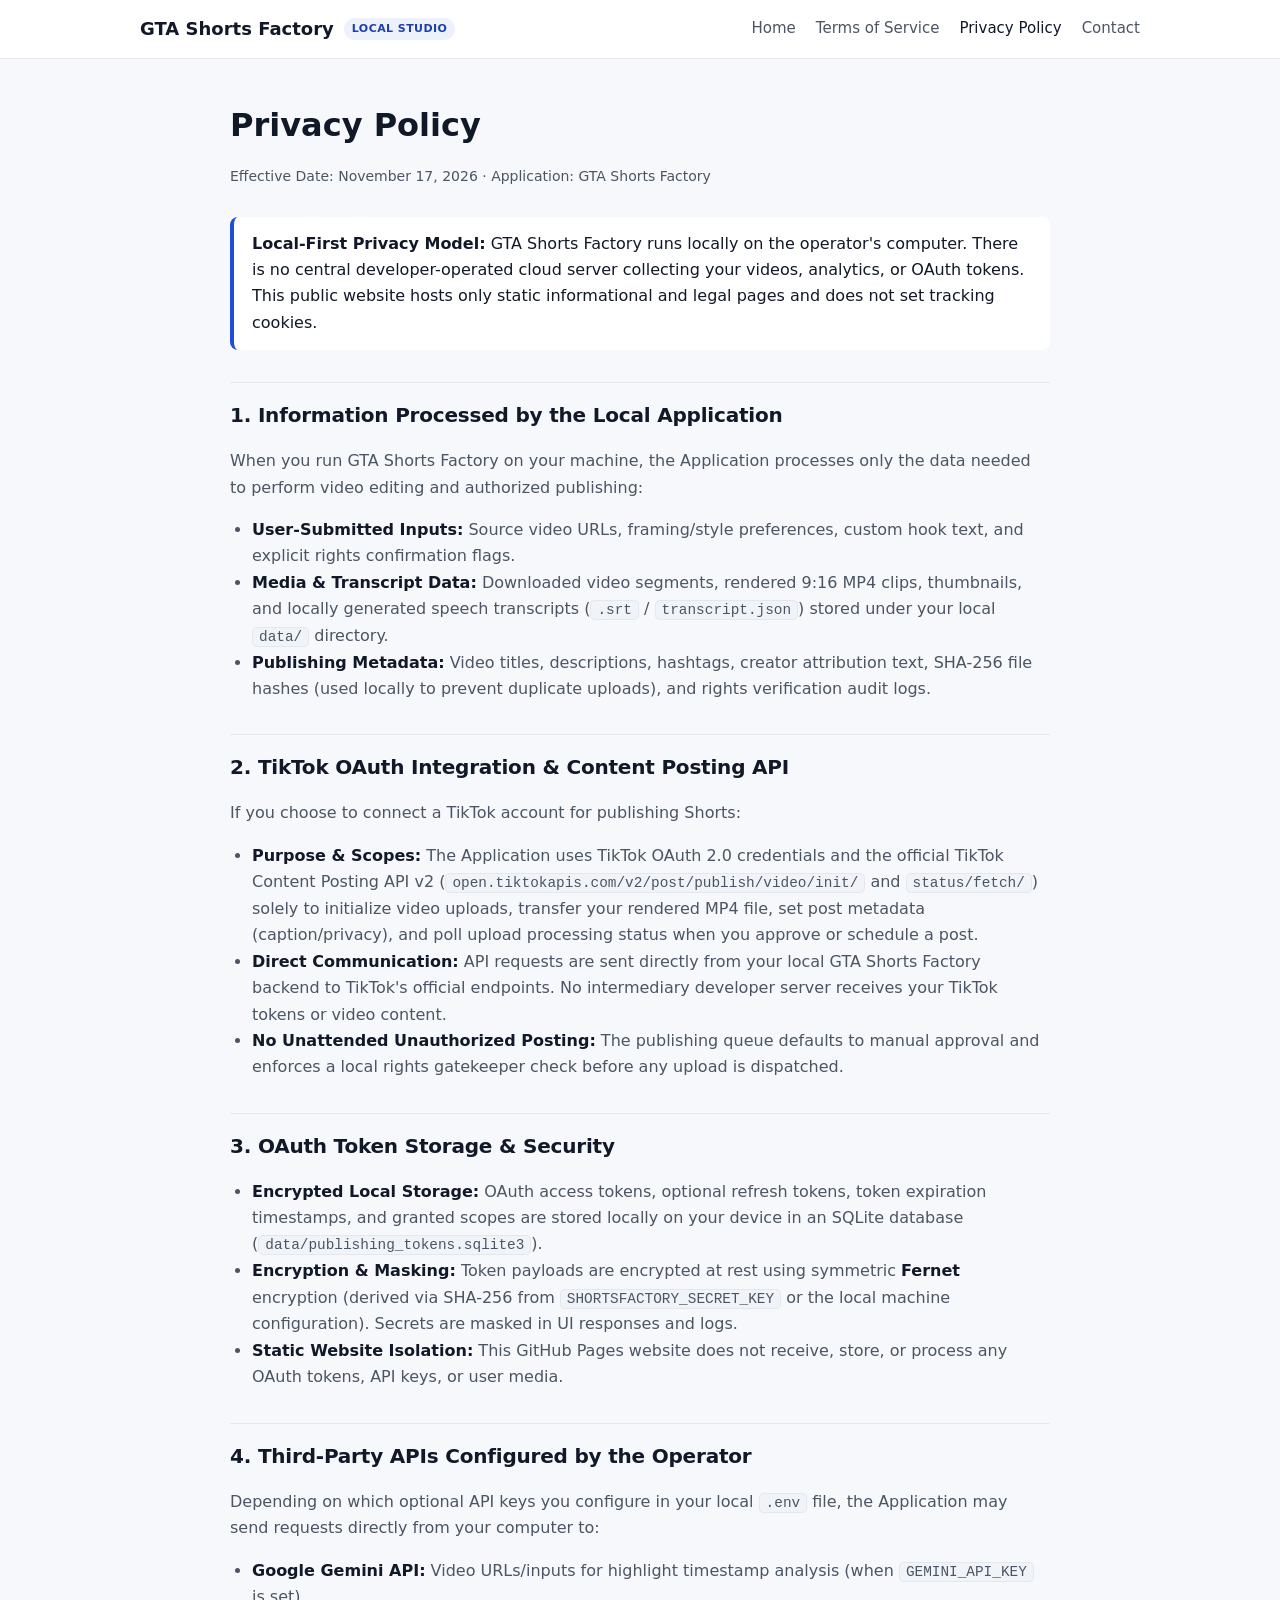
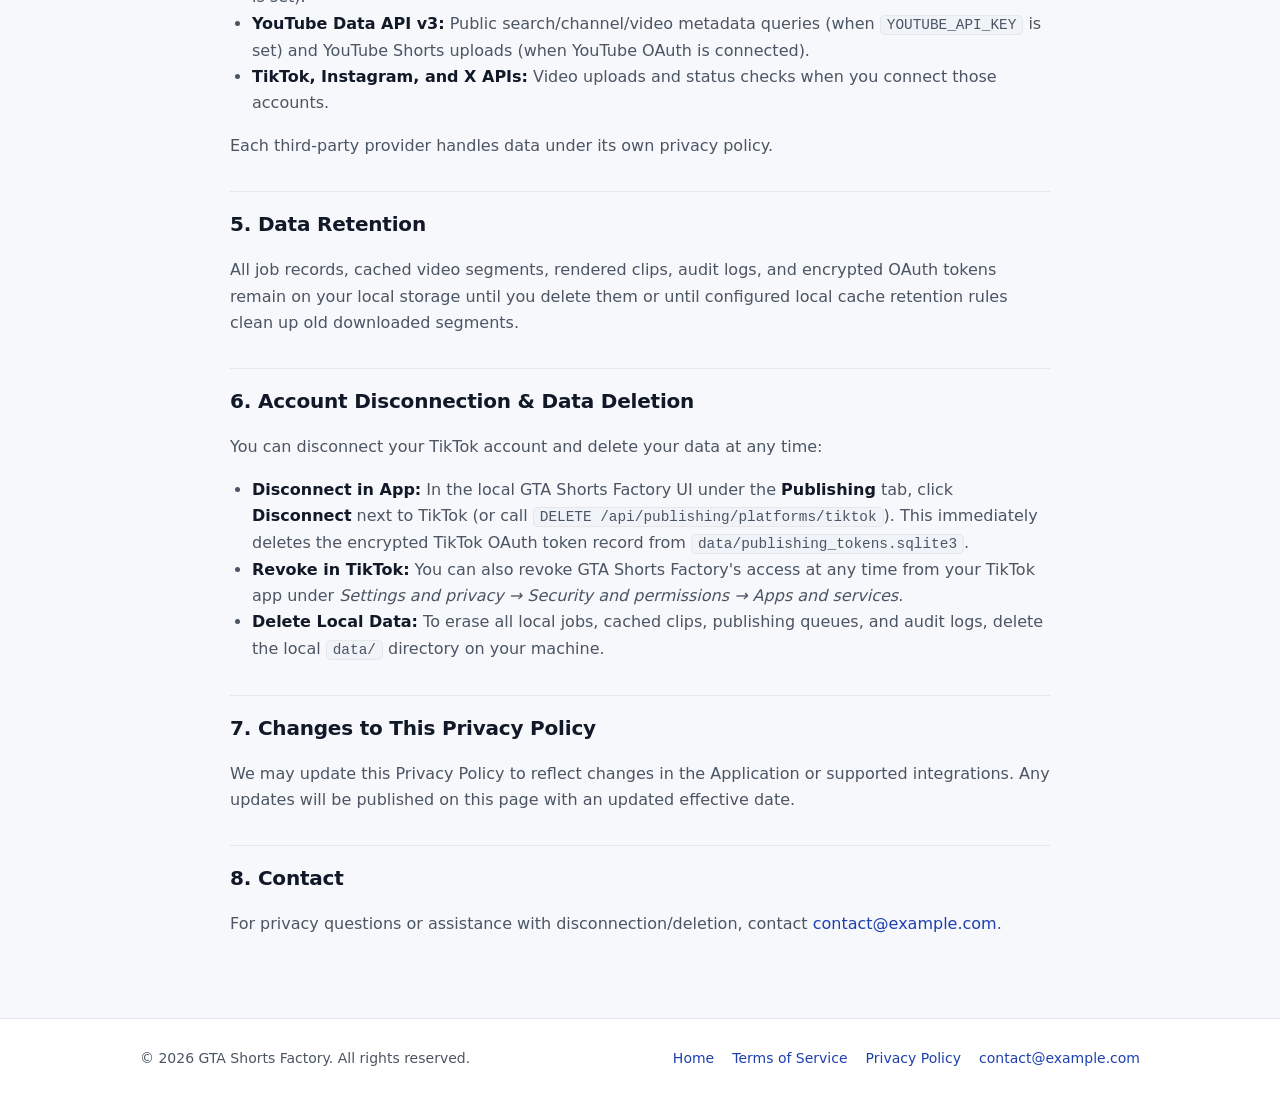
==== privacy.html @ ba939910 "Add GTA Shorts Factory landing page, Terms of Service, and Privacy Policy" ====
<!DOCTYPE html>
<html lang="en">
<head>
  <meta charset="UTF-8">
  <meta name="viewport" content="width=device-width, initial-scale=1.0">
  <title>Privacy Policy — GTA Shorts Factory</title>
  <meta name="description" content="Privacy Policy for GTA Shorts Factory detailing TikTok OAuth integration, local token storage, data retention, and deletion.">
  <link rel="stylesheet" href="./styles.css">
</head>
<body>
  <header class="site-header">
    <div class="nav-inner">
      <a class="brand" href="./index.html">
        GTA Shorts Factory <span class="brand-badge">Local Studio</span>
      </a>
      <nav class="nav-links" aria-label="Primary">
        <a href="./index.html">Home</a>
        <a href="./terms.html">Terms of Service</a>
        <a class="active" href="./privacy.html">Privacy Policy</a>
        <a href="#contact">Contact</a>
      </nav>
    </div>
  </header>

  <main class="container legal-doc">
    <h1>Privacy Policy</h1>
    <p class="meta-line">Effective Date: November 17, 2026 &middot; Application: GTA Shorts Factory</p>

    <div class="notice">
      <strong>Local-First Privacy Model:</strong> GTA Shorts Factory runs locally on the operator's computer.
      There is no central developer-operated cloud server collecting your videos, analytics, or OAuth tokens.
      This public website hosts only static informational and legal pages and does not set tracking cookies.
    </div>

    <h2>1. Information Processed by the Local Application</h2>
    <p>When you run GTA Shorts Factory on your machine, the Application processes only the data needed to perform video editing and authorized publishing:</p>
    <ul>
      <li><strong>User-Submitted Inputs:</strong> Source video URLs, framing/style preferences, custom hook text, and explicit rights confirmation flags.</li>
      <li><strong>Media &amp; Transcript Data:</strong> Downloaded video segments, rendered 9:16 MP4 clips, thumbnails, and locally generated speech transcripts (<code>.srt</code> / <code>transcript.json</code>) stored under your local <code>data/</code> directory.</li>
      <li><strong>Publishing Metadata:</strong> Video titles, descriptions, hashtags, creator attribution text, SHA-256 file hashes (used locally to prevent duplicate uploads), and rights verification audit logs.</li>
    </ul>

    <h2>2. TikTok OAuth Integration &amp; Content Posting API</h2>
    <p>
      If you choose to connect a TikTok account for publishing Shorts:
    </p>
    <ul>
      <li>
        <strong>Purpose &amp; Scopes:</strong> The Application uses TikTok OAuth 2.0 credentials and the official
        TikTok Content Posting API v2 (<code>open.tiktokapis.com/v2/post/publish/video/init/</code> and
        <code>status/fetch/</code>) solely to initialize video uploads, transfer your rendered MP4 file, set
        post metadata (caption/privacy), and poll upload processing status when you approve or schedule a post.
      </li>
      <li>
        <strong>Direct Communication:</strong> API requests are sent directly from your local GTA Shorts Factory
        backend to TikTok's official endpoints. No intermediary developer server receives your TikTok tokens or
        video content.
      </li>
      <li>
        <strong>No Unattended Unauthorized Posting:</strong> The publishing queue defaults to manual approval
        and enforces a local rights gatekeeper check before any upload is dispatched.
      </li>
    </ul>

    <h2>3. OAuth Token Storage &amp; Security</h2>
    <ul>
      <li>
        <strong>Encrypted Local Storage:</strong> OAuth access tokens, optional refresh tokens, token expiration
        timestamps, and granted scopes are stored locally on your device in an SQLite database
        (<code>data/publishing_tokens.sqlite3</code>).
      </li>
      <li>
        <strong>Encryption &amp; Masking:</strong> Token payloads are encrypted at rest using symmetric
        <strong>Fernet</strong> encryption (derived via SHA-256 from <code>SHORTSFACTORY_SECRET_KEY</code> or
        the local machine configuration). Secrets are masked in UI responses and logs.
      </li>
      <li>
        <strong>Static Website Isolation:</strong> This GitHub Pages website does not receive, store, or
        process any OAuth tokens, API keys, or user media.
      </li>
    </ul>

    <h2>4. Third-Party APIs Configured by the Operator</h2>
    <p>
      Depending on which optional API keys you configure in your local <code>.env</code> file, the Application
      may send requests directly from your computer to:
    </p>
    <ul>
      <li><strong>Google Gemini API:</strong> Video URLs/inputs for highlight timestamp analysis (when <code>GEMINI_API_KEY</code> is set).</li>
      <li><strong>YouTube Data API v3:</strong> Public search/channel/video metadata queries (when <code>YOUTUBE_API_KEY</code> is set) and YouTube Shorts uploads (when YouTube OAuth is connected).</li>
      <li><strong>TikTok, Instagram, and X APIs:</strong> Video uploads and status checks when you connect those accounts.</li>
    </ul>
    <p>Each third-party provider handles data under its own privacy policy.</p>

    <h2>5. Data Retention</h2>
    <p>
      All job records, cached video segments, rendered clips, audit logs, and encrypted OAuth tokens remain on
      your local storage until you delete them or until configured local cache retention rules clean up old
      downloaded segments.
    </p>

    <h2>6. Account Disconnection &amp; Data Deletion</h2>
    <p>You can disconnect your TikTok account and delete your data at any time:</p>
    <ul>
      <li>
        <strong>Disconnect in App:</strong> In the local GTA Shorts Factory UI under the <strong>Publishing</strong>
        tab, click <strong>Disconnect</strong> next to TikTok (or call
        <code>DELETE /api/publishing/platforms/tiktok</code>). This immediately deletes the encrypted TikTok
        OAuth token record from <code>data/publishing_tokens.sqlite3</code>.
      </li>
      <li>
        <strong>Revoke in TikTok:</strong> You can also revoke GTA Shorts Factory's access at any time from your
        TikTok app under <em>Settings and privacy &rarr; Security and permissions &rarr; Apps and services</em>.
      </li>
      <li>
        <strong>Delete Local Data:</strong> To erase all local jobs, cached clips, publishing queues, and audit
        logs, delete the local <code>data/</code> directory on your machine.
      </li>
    </ul>

    <h2>7. Changes to This Privacy Policy</h2>
    <p>
      We may update this Privacy Policy to reflect changes in the Application or supported integrations. Any
      updates will be published on this page with an updated effective date.
    </p>

    <h2 id="contact">8. Contact</h2>
    <p>
      For privacy questions or assistance with disconnection/deletion, contact
      <a href="mailto:contact@example.com">contact@example.com</a>.
    </p>
  </main>

  <footer class="site-footer">
    <div class="container footer-inner">
      <div>&copy; 2026 GTA Shorts Factory. All rights reserved.</div>
      <div class="footer-links">
        <a href="./index.html">Home</a>
        <a href="./terms.html">Terms of Service</a>
        <a href="./privacy.html">Privacy Policy</a>
        <a href="mailto:contact@example.com">contact@example.com</a>
      </div>
    </div>
  </footer>
</body>
</html>
---- styles.css ----
:root {
  --bg: #0b0e14;
  --surface: #131822;
  --surface-alt: #19202e;
  --text: #eef2f7;
  --muted: #9aa6b8;
  --border: #263042;
  --accent: #3b82f6;
  --accent-hover: #60a5fa;
  --accent-soft: rgba(59, 130, 246, 0.14);
  --ok: #22c55e;
  --max-w: 1040px;
}

@media (prefers-color-scheme: light) {
  :root {
    --bg: #f6f8fb;
    --surface: #ffffff;
    --surface-alt: #f0f4f9;
    --text: #111827;
    --muted: #4b5563;
    --border: #e5e7eb;
    --accent: #1d4ed8;
    --accent-hover: #1e40af;
    --accent-soft: rgba(29, 78, 216, 0.08);
  }
}

* {
  box-sizing: border-box;
}

html {
  scroll-behavior: smooth;
}

body {
  margin: 0;
  background: var(--bg);
  color: var(--text);
  font: 16px/1.65 system-ui, -apple-system, "Segoe UI", Roboto, Helvetica, Arial, sans-serif;
  -webkit-font-smoothing: antialiased;
}

a {
  color: var(--accent-hover);
  text-decoration: none;
}

a:hover {
  text-decoration: underline;
}

.container {
  max-width: var(--max-w);
  margin: 0 auto;
  padding: 0 20px;
}

.site-header {
  border-bottom: 1px solid var(--border);
  background: var(--surface);
  position: sticky;
  top: 0;
  z-index: 20;
}

.nav-inner {
  display: flex;
  align-items: center;
  justify-content: space-between;
  gap: 16px;
  padding: 14px 20px;
  max-width: var(--max-w);
  margin: 0 auto;
  flex-wrap: wrap;
}

.brand {
  font-weight: 700;
  font-size: 18px;
  color: var(--text);
  display: inline-flex;
  align-items: center;
  gap: 10px;
}

.brand-badge {
  display: inline-block;
  padding: 2px 8px;
  font-size: 11px;
  font-weight: 700;
  letter-spacing: 0.04em;
  text-transform: uppercase;
  border-radius: 999px;
  background: var(--accent-soft);
  color: var(--accent-hover);
}

.nav-links {
  display: flex;
  gap: 20px;
  flex-wrap: wrap;
  font-size: 15px;
  font-weight: 500;
}

.nav-links a {
  color: var(--muted);
}

.nav-links a.active,
.nav-links a:hover {
  color: var(--text);
  text-decoration: none;
}

.hero {
  padding: 64px 0 48px;
  border-bottom: 1px solid var(--border);
}

.hero h1 {
  font-size: clamp(28px, 4.5vw, 44px);
  line-height: 1.15;
  margin: 0 0 16px;
  letter-spacing: -0.02em;
}

.hero p.lead {
  font-size: 18px;
  color: var(--muted);
  max-width: 720px;
  margin: 0 0 28px;
}

.cta-row {
  display: flex;
  gap: 12px;
  flex-wrap: wrap;
}

.btn {
  display: inline-block;
  padding: 10px 18px;
  border-radius: 8px;
  font-weight: 600;
  font-size: 15px;
  border: 1px solid var(--accent);
  background: var(--accent);
  color: #ffffff;
}

.btn:hover {
  background: var(--accent-hover);
  text-decoration: none;
}

.btn.secondary {
  background: transparent;
  color: var(--text);
  border-color: var(--border);
}

.btn.secondary:hover {
  border-color: var(--accent);
}

section {
  padding: 44px 0;
}

h2 {
  font-size: 24px;
  margin: 0 0 16px;
  letter-spacing: -0.01em;
}

h3 {
  font-size: 17px;
  margin: 0 0 8px;
}

.grid {
  display: grid;
  grid-template-columns: repeat(auto-fit, minmax(260px, 1fr));
  gap: 16px;
}

.card {
  background: var(--surface);
  border: 1px solid var(--border);
  border-radius: 12px;
  padding: 20px;
}

.card p {
  margin: 0;
  color: var(--muted);
  font-size: 15px;
}

.pipeline-box {
  background: var(--surface-alt);
  border: 1px solid var(--border);
  border-radius: 10px;
  padding: 16px 20px;
  font-family: ui-monospace, SFMono-Regular, Menlo, Consolas, monospace;
  font-size: 14px;
  overflow-x: auto;
  color: var(--text);
}

.legal-doc {
  padding: 40px 0 64px;
  max-width: 820px;
}

.legal-doc h1 {
  font-size: 32px;
  margin: 0 0 8px;
}

.meta-line {
  color: var(--muted);
  font-size: 14px;
  margin-bottom: 28px;
}

.legal-doc h2 {
  font-size: 20px;
  margin-top: 32px;
  margin-bottom: 10px;
  padding-top: 16px;
  border-top: 1px solid var(--border);
}

.legal-doc p,
.legal-doc li {
  color: var(--muted);
}

.legal-doc strong {
  color: var(--text);
}

.legal-doc ul {
  padding-left: 22px;
}

.notice {
  background: var(--surface);
  border-left: 4px solid var(--accent);
  border-radius: 8px;
  padding: 14px 18px;
  margin: 20px 0;
  color: var(--text);
}

code {
  background: var(--surface-alt);
  border: 1px solid var(--border);
  padding: 1px 6px;
  border-radius: 5px;
  font-size: 0.9em;
}

.site-footer {
  border-top: 1px solid var(--border);
  background: var(--surface);
  padding: 28px 0;
  color: var(--muted);
  font-size: 14px;
}

.footer-inner {
  display: flex;
  justify-content: space-between;
  align-items: center;
  flex-wrap: wrap;
  gap: 16px;
}

.footer-links {
  display: flex;
  gap: 18px;
  flex-wrap: wrap;
}
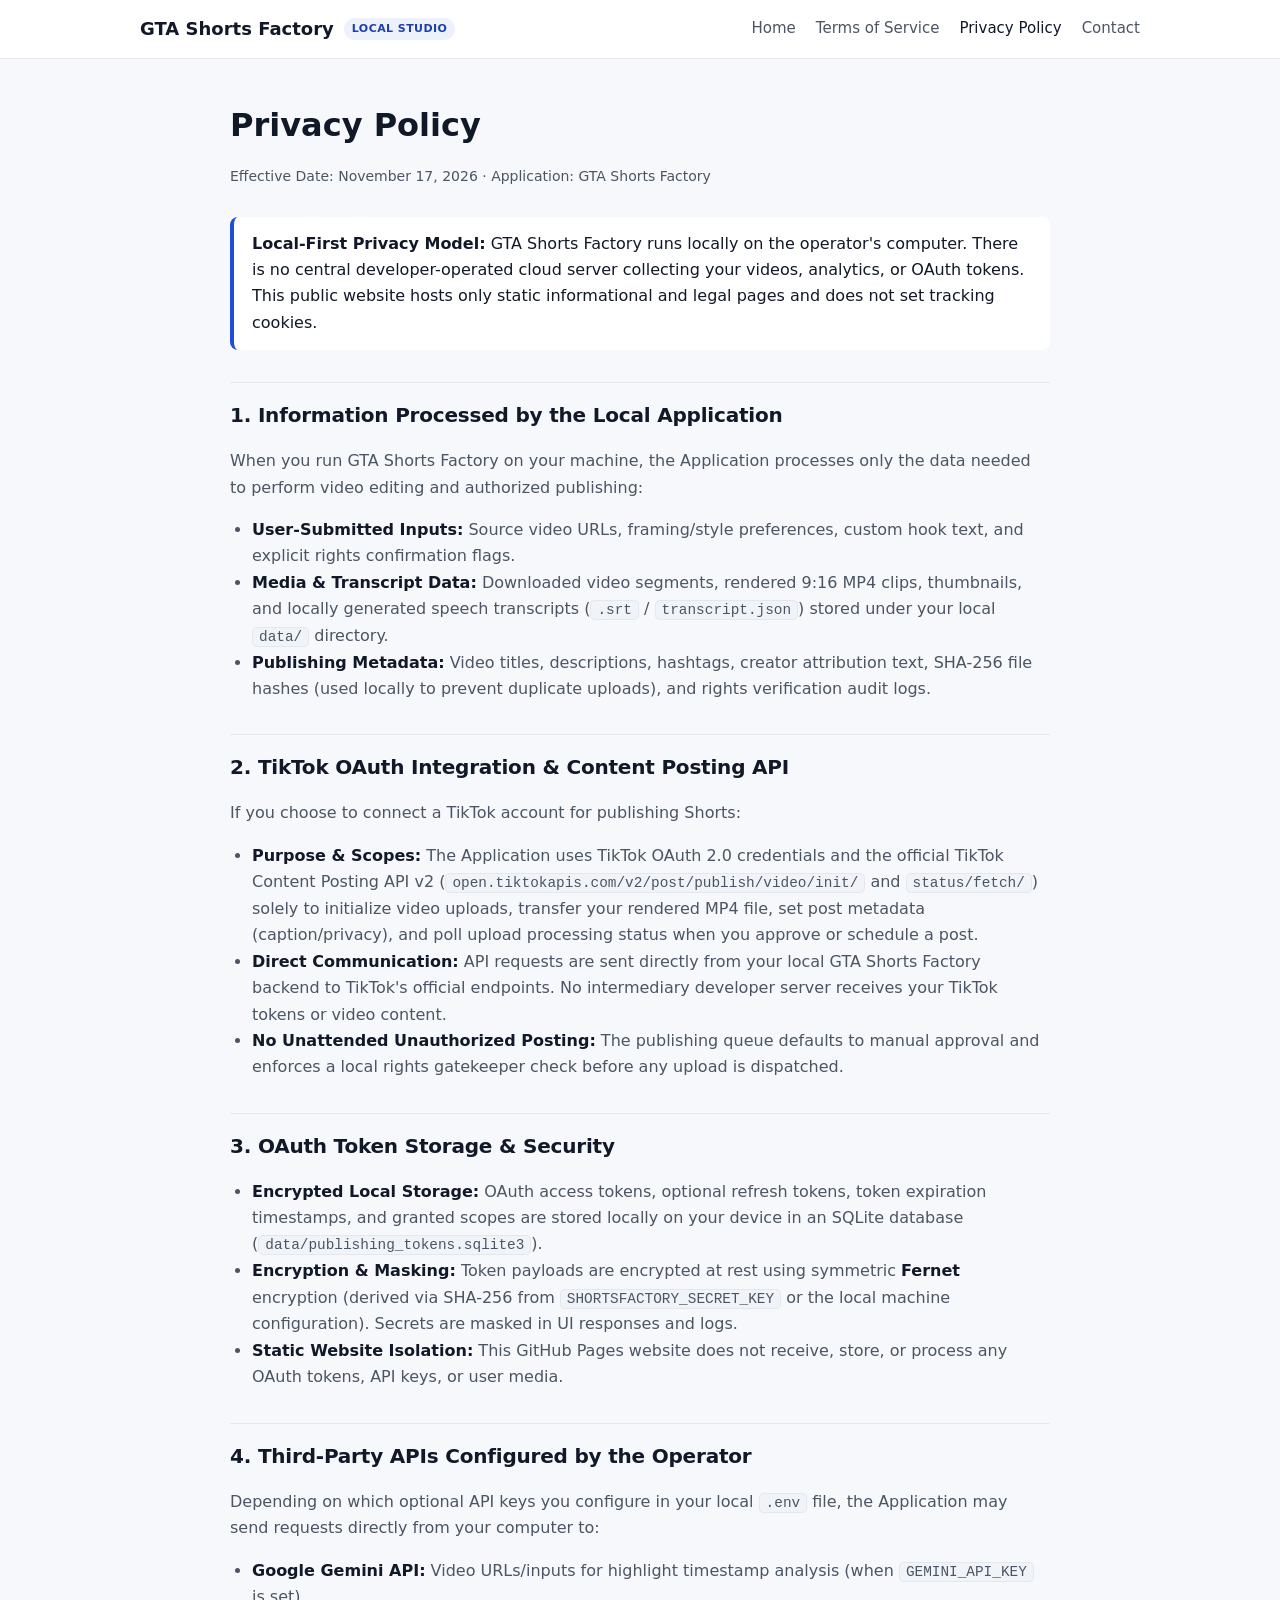
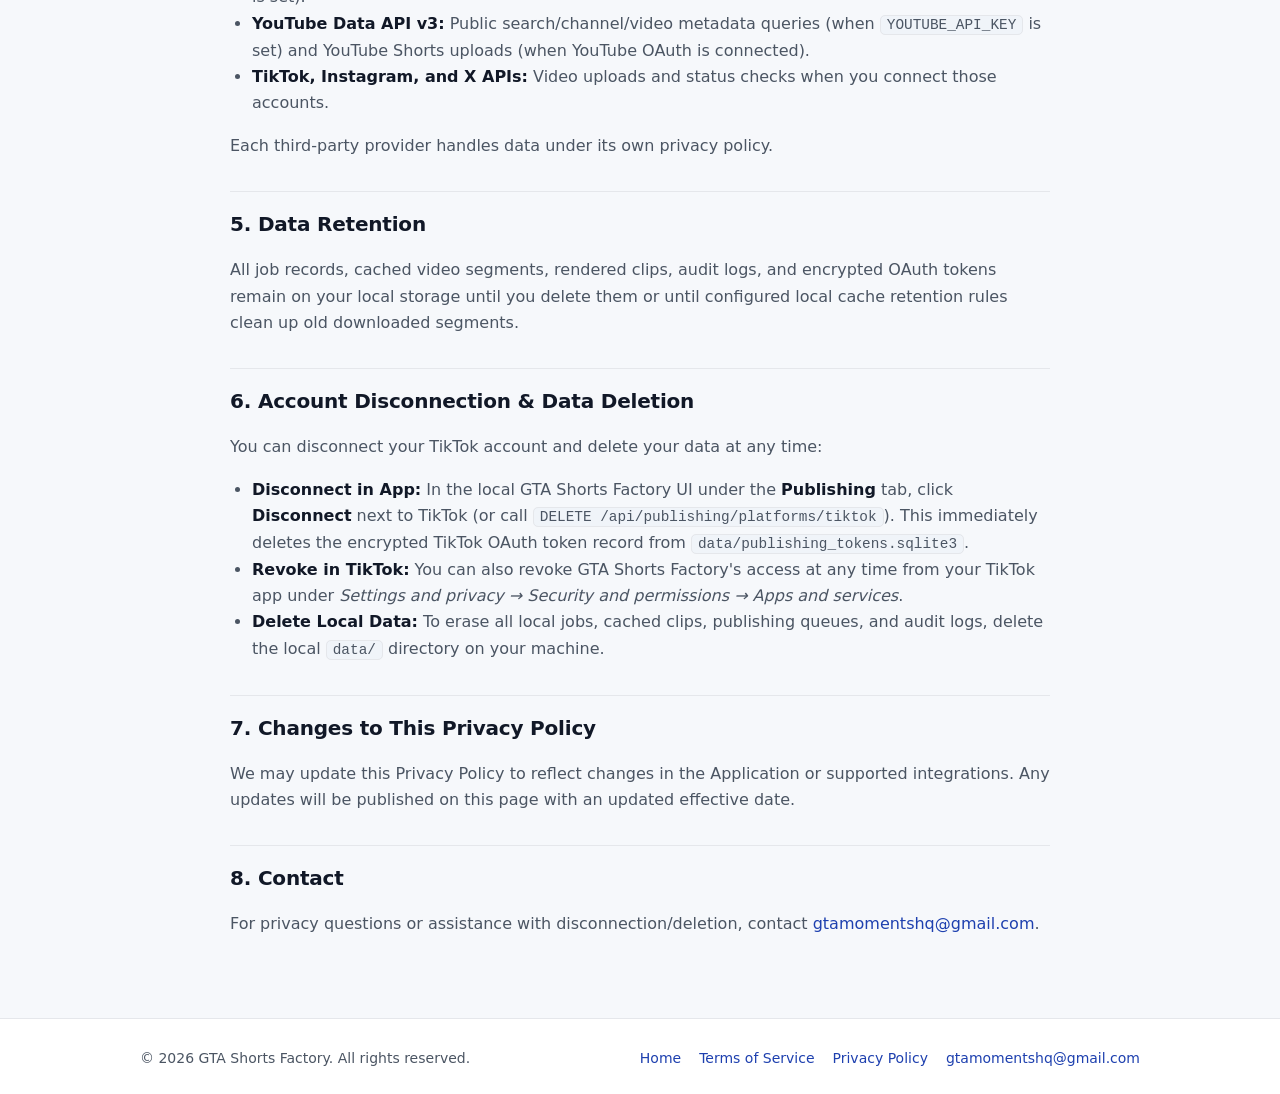
==== commit 67c2c478: "Set public contact email to gtamomentshq@gmail.com" ====
--- a/privacy.html
+++ b/privacy.html
@@ -127,7 +127,7 @@
     <h2 id="contact">8. Contact</h2>
     <p>
       For privacy questions or assistance with disconnection/deletion, contact
-      <a href="mailto:contact@example.com">contact@example.com</a>.
+      <a href="mailto:gtamomentshq@gmail.com">gtamomentshq@gmail.com</a>.
     </p>
   </main>
 
@@ -138,7 +138,7 @@
         <a href="./index.html">Home</a>
         <a href="./terms.html">Terms of Service</a>
         <a href="./privacy.html">Privacy Policy</a>
-        <a href="mailto:contact@example.com">contact@example.com</a>
+        <a href="mailto:gtamomentshq@gmail.com">gtamomentshq@gmail.com</a>
       </div>
     </div>
   </footer>
